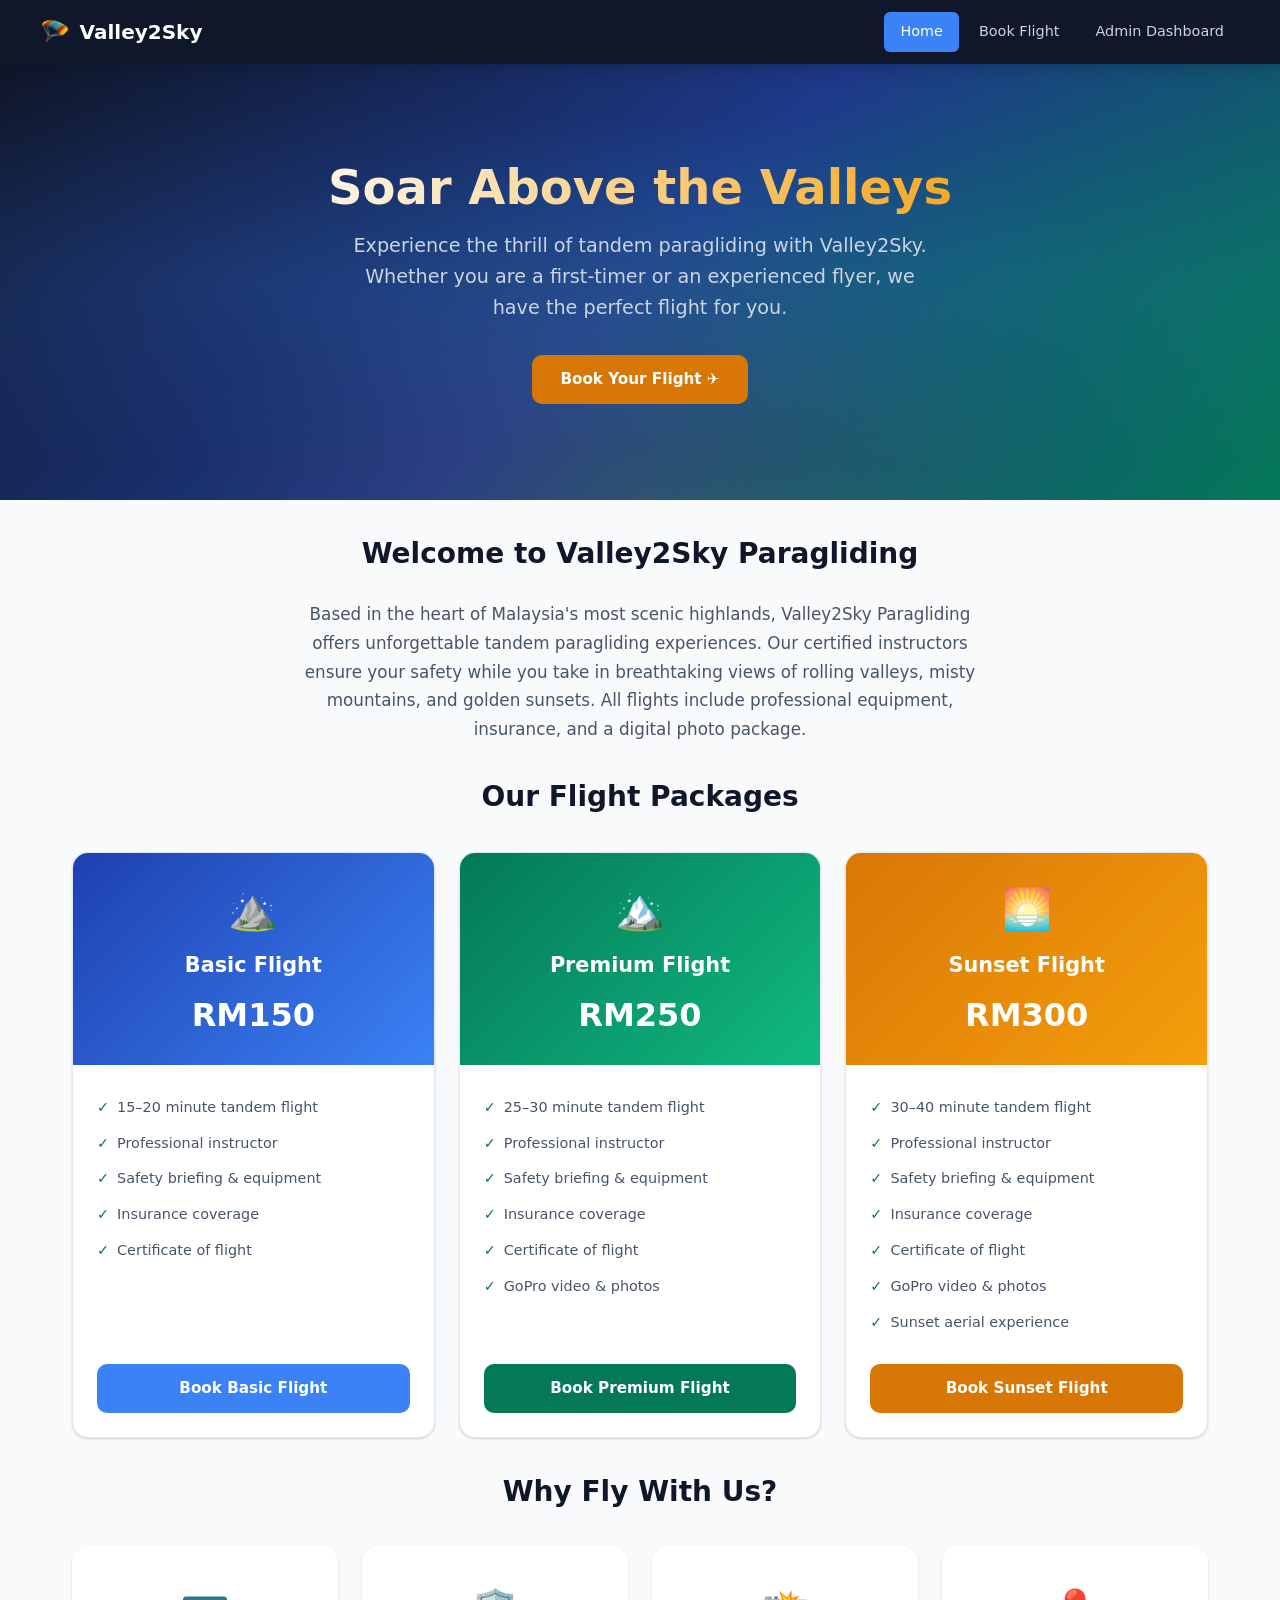
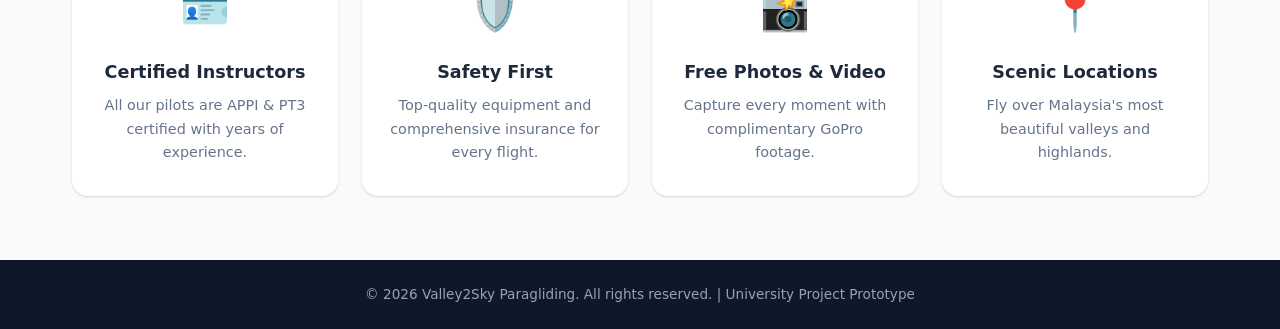
==== index.html @ ee0f1ab2 "first commit" ====
<!DOCTYPE html>
<html lang="en">
<head>
  <meta charset="UTF-8">
  <meta name="viewport" content="width=device-width, initial-scale=1.0">
  <title>Valley2Sky Paragliding – Soar Above the Valleys</title>
  <link rel="stylesheet" href="css/style.css">
</head>
<body>

  <!-- ======== Navigation Bar ======== -->
  <nav class="navbar" role="navigation" aria-label="Main navigation">
    <div class="navbar-inner">
      <a href="index.html" class="navbar-brand">
        <span class="brand-icon">🪂</span>
        Valley2Sky
      </a>
      <button class="mobile-toggle" aria-label="Toggle navigation menu" aria-expanded="false">☰</button>
      <div class="navbar-links">
        <a href="index.html" class="active">Home</a>
        <a href="booking.html">Book Flight</a>
        <a href="admin.html">Admin Dashboard</a>
      </div>
    </div>
  </nav>

  <!-- ======== Notification Container ======== -->
  <div id="notificationContainer" class="notification-container" aria-live="polite"></div>

  <!-- ======== Hero Section ======== -->
  <header class="hero">
    <div class="hero-content">
      <h1>Soar Above the Valleys</h1>
      <p>Experience the thrill of tandem paragliding with Valley2Sky. Whether you are a first-timer or an experienced flyer, we have the perfect flight for you.</p>
      <a href="booking.html" class="btn btn-accent">Book Your Flight ✈</a>
    </div>
  </header>

  <!-- ======== Introduction Section ======== -->
  <main>
    <div class="container">
      <section class="intro-section">
        <h2 class="section-title">Welcome to Valley2Sky Paragliding</h2>
        <p>Based in the heart of Malaysia's most scenic highlands, Valley2Sky Paragliding offers unforgettable tandem paragliding experiences. Our certified instructors ensure your safety while you take in breathtaking views of rolling valleys, misty mountains, and golden sunsets. All flights include professional equipment, insurance, and a digital photo package.</p>
      </section>

      <!-- ======== Flight Packages ======== -->
      <section>
        <h2 class="section-title">Our Flight Packages</h2>
        <div class="packages-grid">

          <!-- Basic Flight -->
          <article class="package-card">
            <div class="package-card-header basic">
              <div class="package-icon">⛰️</div>
              <h3>Basic Flight</h3>
              <div class="package-card-price">RM150</div>
            </div>
            <div class="package-card-body">
              <ul>
                <li>15–20 minute tandem flight</li>
                <li>Professional instructor</li>
                <li>Safety briefing &amp; equipment</li>
                <li>Insurance coverage</li>
                <li>Certificate of flight</li>
              </ul>
              <a href="booking.html?package=Basic%20Flight" class="btn btn-primary">Book Basic Flight</a>
            </div>
          </article>

          <!-- Premium Flight -->
          <article class="package-card">
            <div class="package-card-header premium">
              <div class="package-icon">🏔️</div>
              <h3>Premium Flight</h3>
              <div class="package-card-price">RM250</div>
            </div>
            <div class="package-card-body">
              <ul>
                <li>25–30 minute tandem flight</li>
                <li>Professional instructor</li>
                <li>Safety briefing &amp; equipment</li>
                <li>Insurance coverage</li>
                <li>Certificate of flight</li>
                <li>GoPro video &amp; photos</li>
              </ul>
              <a href="booking.html?package=Premium%20Flight" class="btn btn-secondary">Book Premium Flight</a>
            </div>
          </article>

          <!-- Sunset Flight -->
          <article class="package-card">
            <div class="package-card-header sunset">
              <div class="package-icon">🌅</div>
              <h3>Sunset Flight</h3>
              <div class="package-card-price">RM300</div>
            </div>
            <div class="package-card-body">
              <ul>
                <li>30–40 minute tandem flight</li>
                <li>Professional instructor</li>
                <li>Safety briefing &amp; equipment</li>
                <li>Insurance coverage</li>
                <li>Certificate of flight</li>
                <li>GoPro video &amp; photos</li>
                <li>Sunset aerial experience</li>
              </ul>
              <a href="booking.html?package=Sunset%20Flight" class="btn btn-accent">Book Sunset Flight</a>
            </div>
          </article>

        </div>
      </section>

      <!-- ======== Why Choose Us ======== -->
      <section>
        <h2 class="section-title">Why Fly With Us?</h2>
        <div class="features-grid">
          <div class="feature-card card">
            <div class="feature-icon">🪪</div>
            <h3>Certified Instructors</h3>
            <p>All our pilots are APPI &amp; PT3 certified with years of experience.</p>
          </div>
          <div class="feature-card card">
            <div class="feature-icon">🛡️</div>
            <h3>Safety First</h3>
            <p>Top-quality equipment and comprehensive insurance for every flight.</p>
          </div>
          <div class="feature-card card">
            <div class="feature-icon">📸</div>
            <h3>Free Photos &amp; Video</h3>
            <p>Capture every moment with complimentary GoPro footage.</p>
          </div>
          <div class="feature-card card">
            <div class="feature-icon">📍</div>
            <h3>Scenic Locations</h3>
            <p>Fly over Malaysia's most beautiful valleys and highlands.</p>
          </div>
        </div>
      </section>

    </div>
  </main>

  <!-- ======== Footer ======== -->
  <footer class="footer">
    <p>&copy; 2026 Valley2Sky Paragliding. All rights reserved. | University Project Prototype</p>
  </footer>

  <script src="js/app.js"></script>
</body>
</html>
---- css/style.css ----
/* ============================================
   Valley2Sky Paragliding - Main Stylesheet
   A modern adventure tourism booking system
   ============================================ */

/* ---- CSS Variables / Design Tokens ---- */
:root {
  --primary: #1e40af;
  --primary-light: #3b82f6;
  --primary-dark: #1e3a8a;
  --secondary: #047857;
  --secondary-light: #10b981;
  --accent: #d97706;
  --accent-light: #f59e0b;
  --dark: #0f172a;
  --dark-secondary: #1e293b;
  --light: #f8fafc;
  --gray-50: #f8fafc;
  --gray-100: #f1f5f9;
  --gray-200: #e2e8f0;
  --gray-300: #cbd5e1;
  --gray-400: #94a3b8;
  --gray-500: #64748b;
  --gray-600: #475569;
  --gray-700: #334155;
  --gray-800: #1e293b;
  --danger: #ef4444;
  --danger-bg: #fef2f2;
  --success: #22c55e;
  --success-bg: #f0fdf4;
  --warning: #eab308;
  --warning-bg: #fefce8;
  --info: #3b82f6;
  --info-bg: #eff6ff;

  --shadow-sm: 0 1px 2px rgba(0,0,0,0.05);
  --shadow: 0 1px 3px rgba(0,0,0,0.1), 0 1px 2px rgba(0,0,0,0.06);
  --shadow-md: 0 4px 6px rgba(0,0,0,0.07), 0 2px 4px rgba(0,0,0,0.06);
  --shadow-lg: 0 10px 15px rgba(0,0,0,0.1), 0 4px 6px rgba(0,0,0,0.05);
  --shadow-xl: 0 20px 25px rgba(0,0,0,0.1), 0 10px 10px rgba(0,0,0,0.04);

  --radius-sm: 6px;
  --radius: 10px;
  --radius-lg: 16px;
  --radius-xl: 24px;

  --transition: 0.2s ease;
  --font: 'Segoe UI', system-ui, -apple-system, sans-serif;
}

/* ---- Reset & Base ---- */
*, *::before, *::after {
  box-sizing: border-box;
  margin: 0;
  padding: 0;
}

html {
  scroll-behavior: smooth;
  font-size: 16px;
}

body {
  font-family: var(--font);
  background: var(--gray-50);
  color: var(--dark-secondary);
  line-height: 1.6;
  min-height: 100vh;
  display: flex;
  flex-direction: column;
}

img {
  max-width: 100%;
  height: auto;
  display: block;
}

a {
  text-decoration: none;
  color: inherit;
}

ul { list-style: none; }

/* ---- Navigation ---- */
.navbar {
  background: var(--dark);
  color: white;
  padding: 0 2rem;
  position: sticky;
  top: 0;
  z-index: 100;
  box-shadow: var(--shadow-lg);
}

.navbar-inner {
  max-width: 1200px;
  margin: 0 auto;
  display: flex;
  align-items: center;
  justify-content: space-between;
  height: 64px;
}

.navbar-brand {
  display: flex;
  align-items: center;
  gap: 0.6rem;
  font-weight: 700;
  font-size: 1.25rem;
  color: white;
}

.navbar-brand .brand-icon {
  font-size: 1.5rem;
}

.navbar-links {
  display: flex;
  gap: 0.25rem;
  align-items: center;
}

.navbar-links a {
  padding: 0.5rem 1rem;
  border-radius: var(--radius-sm);
  color: var(--gray-300);
  font-weight: 500;
  font-size: 0.9rem;
  transition: all var(--transition);
}

.navbar-links a:hover,
.navbar-links a.active {
  color: white;
  background: rgba(255,255,255,0.1);
}

.navbar-links a.active {
  background: var(--primary-light);
  color: white;
}

.mobile-toggle {
  display: none;
  background: none;
  border: none;
  color: white;
  font-size: 1.5rem;
  cursor: pointer;
  padding: 0.25rem;
}

/* ---- Hero Section ---- */
.hero {
  background: linear-gradient(135deg, var(--dark) 0%, var(--primary-dark) 50%, var(--secondary) 100%);
  color: white;
  padding: 6rem 2rem;
  text-align: center;
  position: relative;
  overflow: hidden;
}

.hero::before {
  content: '';
  position: absolute;
  inset: 0;
  background:
    radial-gradient(ellipse at 20% 50%, rgba(59,130,246,0.15) 0%, transparent 60%),
    radial-gradient(ellipse at 80% 50%, rgba(16,185,129,0.15) 0%, transparent 60%),
    radial-gradient(ellipse at 50% 100%, rgba(245,158,11,0.1) 0%, transparent 50%);
  pointer-events: none;
}

.hero-content {
  position: relative;
  max-width: 800px;
  margin: 0 auto;
}

.hero h1 {
  font-size: 3rem;
  font-weight: 800;
  line-height: 1.15;
  margin-bottom: 1rem;
  background: linear-gradient(to right, #fff, var(--accent-light));
  -webkit-background-clip: text;
  -webkit-text-fill-color: transparent;
  background-clip: text;
}

.hero p {
  font-size: 1.2rem;
  color: var(--gray-300);
  margin-bottom: 2rem;
  max-width: 600px;
  margin-left: auto;
  margin-right: auto;
}

/* ---- Buttons ---- */
.btn {
  display: inline-flex;
  align-items: center;
  gap: 0.5rem;
  padding: 0.75rem 1.75rem;
  border-radius: var(--radius);
  font-weight: 600;
  font-size: 0.95rem;
  cursor: pointer;
  border: none;
  transition: all var(--transition);
  text-decoration: none;
  font-family: var(--font);
}

.btn-primary {
  background: var(--primary-light);
  color: white;
}

.btn-primary:hover {
  background: var(--primary);
  transform: translateY(-1px);
  box-shadow: var(--shadow-md);
}

.btn-secondary {
  background: var(--secondary);
  color: white;
}

.btn-secondary:hover {
  background: var(--secondary);
  filter: brightness(1.1);
  transform: translateY(-1px);
  box-shadow: var(--shadow-md);
}

.btn-accent {
  background: var(--accent);
  color: white;
}

.btn-accent:hover {
  filter: brightness(1.1);
  transform: translateY(-1px);
  box-shadow: var(--shadow-md);
}

.btn-outline {
  background: transparent;
  border: 2px solid var(--gray-300);
  color: var(--gray-700);
}

.btn-outline:hover {
  border-color: var(--primary-light);
  color: var(--primary-light);
}

.btn-sm {
  padding: 0.4rem 1rem;
  font-size: 0.8rem;
}

.btn-danger {
  background: var(--danger);
  color: white;
}

.btn-danger:hover {
  filter: brightness(0.9);
}

.btn-success {
  background: var(--success);
  color: white;
}

.btn-success:hover {
  filter: brightness(0.9);
}

.btn-warning {
  background: var(--warning);
  color: var(--dark);
}

.btn-warning:hover {
  filter: brightness(0.9);
}

/* ---- Container ---- */
.container {
  max-width: 1200px;
  margin: 0 auto;
  padding: 2rem;
}

.section-title {
  font-size: 1.75rem;
  font-weight: 700;
  color: var(--dark);
  margin-bottom: 1.5rem;
  text-align: center;
}

/* ---- Cards ---- */
.card {
  background: white;
  border-radius: var(--radius-lg);
  padding: 1.5rem;
  box-shadow: var(--shadow);
  transition: all var(--transition);
}

.card:hover {
  box-shadow: var(--shadow-md);
}

/* ---- Package Cards ---- */
.packages-grid {
  display: grid;
  grid-template-columns: repeat(auto-fit, minmax(280px, 1fr));
  gap: 1.5rem;
  margin: 2rem 0;
}

.package-card {
  background: white;
  border-radius: var(--radius-lg);
  overflow: hidden;
  box-shadow: var(--shadow);
  transition: all var(--transition);
  border: 1px solid var(--gray-200);
  display: flex;
  flex-direction: column;
}

.package-card:hover {
  transform: translateY(-4px);
  box-shadow: var(--shadow-xl);
}

.package-card-header {
  padding: 1.5rem;
  text-align: center;
  color: white;
}

.package-card-header.basic {
  background: linear-gradient(135deg, var(--primary), var(--primary-light));
}

.package-card-header.premium {
  background: linear-gradient(135deg, var(--secondary), var(--secondary-light));
}

.package-card-header.sunset {
  background: linear-gradient(135deg, var(--accent), var(--accent-light));
}

.package-card-header .package-icon {
  font-size: 2.5rem;
  margin-bottom: 0.5rem;
}

.package-card-header h3 {
  font-size: 1.3rem;
  font-weight: 700;
}

.package-card-price {
  font-size: 2rem;
  font-weight: 800;
  margin-top: 0.5rem;
}

.package-card-body {
  padding: 1.5rem;
  flex: 1;
  display: flex;
  flex-direction: column;
}

.package-card-body ul {
  margin-bottom: 1.5rem;
  flex: 1;
}

.package-card-body li {
  padding: 0.4rem 0;
  color: var(--gray-600);
  font-size: 0.9rem;
  display: flex;
  align-items: center;
  gap: 0.5rem;
}

.package-card-body li::before {
  content: '✓';
  color: var(--secondary);
  font-weight: 700;
}

.package-card-body .btn {
  width: 100%;
  text-align: center;
  justify-content: center;
}

/* ---- Features Grid (Home Page) ---- */
.features-grid {
  display: grid;
  grid-template-columns: repeat(auto-fit, minmax(200px, 1fr));
  gap: 1.5rem;
  margin: 2rem 0;
}

.feature-card {
  text-align: center;
  padding: 2rem 1.5rem;
}

.feature-card .feature-icon {
  font-size: 2.5rem;
  margin-bottom: 1rem;
}

.feature-card h3 {
  font-size: 1.1rem;
  font-weight: 600;
  margin-bottom: 0.5rem;
}

.feature-card p {
  color: var(--gray-500);
  font-size: 0.9rem;
}

/* ---- Form Styles ---- */
.form-section {
  max-width: 720px;
  margin: 0 auto;
}

.form-card {
  background: white;
  border-radius: var(--radius-lg);
  padding: 2rem;
  box-shadow: var(--shadow);
}

.form-group {
  margin-bottom: 1.25rem;
}

.form-group label {
  display: block;
  font-weight: 600;
  font-size: 0.9rem;
  color: var(--gray-700);
  margin-bottom: 0.35rem;
}

.form-group label .required {
  color: var(--danger);
  margin-left: 2px;
}

.form-control {
  width: 100%;
  padding: 0.7rem 0.9rem;
  border: 1.5px solid var(--gray-200);
  border-radius: var(--radius-sm);
  font-size: 0.95rem;
  font-family: var(--font);
  transition: border-color var(--transition);
  background: white;
  color: var(--dark-secondary);
}

.form-control:focus {
  outline: none;
  border-color: var(--primary-light);
  box-shadow: 0 0 0 3px rgba(59,130,246,0.1);
}

.form-control.error {
  border-color: var(--danger);
}

textarea.form-control {
  resize: vertical;
  min-height: 80px;
}

.form-row {
  display: grid;
  grid-template-columns: 1fr 1fr;
  gap: 1rem;
}

.form-error {
  color: var(--danger);
  font-size: 0.8rem;
  margin-top: 0.25rem;
  display: none;
}

.form-error.visible {
  display: block;
}

.form-actions {
  margin-top: 1.5rem;
}

.form-actions .btn {
  width: 100%;
  justify-content: center;
  padding: 0.85rem;
  font-size: 1rem;
}

/* ---- Notification Toasts ---- */
.notification-container {
  position: fixed;
  top: 80px;
  right: 1rem;
  z-index: 200;
  display: flex;
  flex-direction: column;
  gap: 0.5rem;
  max-width: 380px;
  width: calc(100% - 2rem);
}

.notification {
  padding: 1rem 1.25rem;
  border-radius: var(--radius);
  color: white;
  font-weight: 500;
  font-size: 0.9rem;
  box-shadow: var(--shadow-lg);
  animation: slideIn 0.3s ease;
  display: flex;
  align-items: center;
  gap: 0.75rem;
}

.notification.success {
  background: var(--success);
}

.notification.error {
  background: var(--danger);
}

.notification.info {
  background: var(--info);
}

@keyframes slideIn {
  from { transform: translateX(100%); opacity: 0; }
  to { transform: translateX(0); opacity: 1; }
}

/* ---- Admin Dashboard ---- */
.dashboard-header {
  display: flex;
  justify-content: space-between;
  align-items: center;
  margin-bottom: 2rem;
  flex-wrap: wrap;
  gap: 1rem;
}

.stats-grid {
  display: grid;
  grid-template-columns: repeat(auto-fit, minmax(180px, 1fr));
  gap: 1rem;
  margin-bottom: 2rem;
}

.stat-card {
  background: white;
  border-radius: var(--radius);
  padding: 1.25rem;
  box-shadow: var(--shadow);
  text-align: center;
}

.stat-card .stat-value {
  font-size: 2rem;
  font-weight: 800;
}

.stat-card .stat-label {
  font-size: 0.85rem;
  color: var(--gray-500);
  font-weight: 500;
  margin-top: 0.25rem;
}

.stat-card.total .stat-value { color: var(--primary-light); }
.stat-card.pending .stat-value { color: var(--warning); }
.stat-card.completed .stat-value { color: var(--success); }

/* ---- Admin Filters ---- */
.admin-controls {
  display: flex;
  gap: 1rem;
  margin-bottom: 1.5rem;
  flex-wrap: wrap;
  align-items: center;
}

.admin-controls .search-box {
  flex: 1;
  min-width: 200px;
  position: relative;
}

.admin-controls .search-box input {
  padding-left: 2.2rem;
}

.admin-controls .search-box .search-icon {
  position: absolute;
  left: 0.75rem;
  top: 50%;
  transform: translateY(-50%);
  color: var(--gray-400);
}

.filter-select {
  padding: 0.7rem 0.9rem;
  border: 1.5px solid var(--gray-200);
  border-radius: var(--radius-sm);
  font-size: 0.9rem;
  font-family: var(--font);
  background: white;
  color: var(--dark-secondary);
  cursor: pointer;
}

/* ---- Table Styles ---- */
.table-wrapper {
  overflow-x: auto;
  background: white;
  border-radius: var(--radius-lg);
  box-shadow: var(--shadow);
}

table {
  width: 100%;
  border-collapse: collapse;
  font-size: 0.9rem;
}

thead {
  background: var(--gray-100);
}

th {
  text-align: left;
  padding: 0.85rem 1rem;
  font-weight: 600;
  color: var(--gray-600);
  font-size: 0.8rem;
  text-transform: uppercase;
  letter-spacing: 0.5px;
  border-bottom: 1px solid var(--gray-200);
}

td {
  padding: 0.75rem 1rem;
  border-bottom: 1px solid var(--gray-100);
  color: var(--gray-700);
}

tr:hover td {
  background: var(--gray-50);
}

tr:last-child td {
  border-bottom: none;
}

/* ---- Status Badges ---- */
.status-badge {
  display: inline-flex;
  align-items: center;
  padding: 0.2rem 0.75rem;
  border-radius: 999px;
  font-size: 0.75rem;
  font-weight: 600;
  text-transform: capitalize;
}

.status-badge.pending {
  background: var(--warning-bg);
  color: #92400e;
}

.status-badge.completed {
  background: var(--success-bg);
  color: #166534;
}

.status-badge.confirmed {
  background: var(--info-bg);
  color: #1e40af;
}

/* ---- Action Buttons in Table ---- */
.action-btns {
  display: flex;
  gap: 0.35rem;
  flex-wrap: wrap;
}

.action-btns .btn {
  padding: 0.35rem 0.6rem;
  font-size: 0.75rem;
  border-radius: var(--radius-sm);
}

/* ---- Empty State ---- */
.empty-state {
  text-align: center;
  padding: 3rem 1rem;
  color: var(--gray-500);
}

.empty-state .empty-icon {
  font-size: 3rem;
  margin-bottom: 1rem;
  opacity: 0.5;
}

.empty-state h3 {
  font-size: 1.2rem;
  color: var(--gray-700);
  margin-bottom: 0.5rem;
}

.empty-state p {
  font-size: 0.95rem;
}

/* ---- Responsive ---- */
@media (max-width: 768px) {
  .navbar {
    padding: 0 1rem;
  }

  .navbar-links {
    display: none;
    position: absolute;
    top: 64px;
    left: 0;
    right: 0;
    background: var(--dark);
    flex-direction: column;
    padding: 0.5rem 1rem 1rem;
    box-shadow: var(--shadow-lg);
  }

  .navbar-links.open {
    display: flex;
  }

  .navbar-links a {
    width: 100%;
    padding: 0.75rem 1rem;
  }

  .mobile-toggle {
    display: block;
  }

  .hero {
    padding: 4rem 1.5rem;
  }

  .hero h1 {
    font-size: 2rem;
  }

  .hero p {
    font-size: 1rem;
  }

  .form-row {
    grid-template-columns: 1fr;
  }

  .container {
    padding: 1.5rem 1rem;
  }

  .dashboard-header {
    flex-direction: column;
    align-items: flex-start;
  }

  .admin-controls {
    flex-direction: column;
  }

  .admin-controls .search-box {
    width: 100%;
  }

  .stats-grid {
    grid-template-columns: repeat(3, 1fr);
  }
}

@media (max-width: 480px) {
  .stats-grid {
    grid-template-columns: 1fr;
  }

  .packages-grid {
    grid-template-columns: 1fr;
  }
}

/* ---- Booking Confirmation ---- */
.confirmation-box {
  text-align: center;
  padding: 2rem;
}

.confirmation-box .success-icon {
  font-size: 4rem;
  margin-bottom: 1rem;
}

.confirmation-box h2 {
  margin-bottom: 0.5rem;
}

.confirmation-details {
  text-align: left;
  max-width: 450px;
  margin: 1.5rem auto;
  background: var(--gray-50);
  padding: 1.5rem;
  border-radius: var(--radius);
}

.confirmation-details .detail-row {
  display: flex;
  justify-content: space-between;
  padding: 0.5rem 0;
  border-bottom: 1px solid var(--gray-200);
  font-size: 0.9rem;
}

.confirmation-details .detail-row:last-child {
  border-bottom: none;
}

.confirmation-details .detail-label {
  color: var(--gray-500);
  font-weight: 500;
}

.confirmation-details .detail-value {
  font-weight: 600;
  color: var(--dark-secondary);
}

/* ---- Footer ---- */
.footer {
  background: var(--dark);
  color: var(--gray-400);
  text-align: center;
  padding: 1.5rem;
  font-size: 0.85rem;
  margin-top: auto;
}

/* ---- Introduction Section ---- */
.intro-section {
  text-align: center;
  max-width: 700px;
  margin: 0 auto 2rem;
}

.intro-section p {
  color: var(--gray-600);
  font-size: 1.05rem;
  line-height: 1.7;
}

/* ---- Spacer ---- */
.mt-1 { margin-top: 1rem; }
.mt-2 { margin-top: 2rem; }
.mt-3 { margin-top: 3rem; }
.mb-1 { margin-bottom: 1rem; }
.mb-2 { margin-bottom: 2rem; }
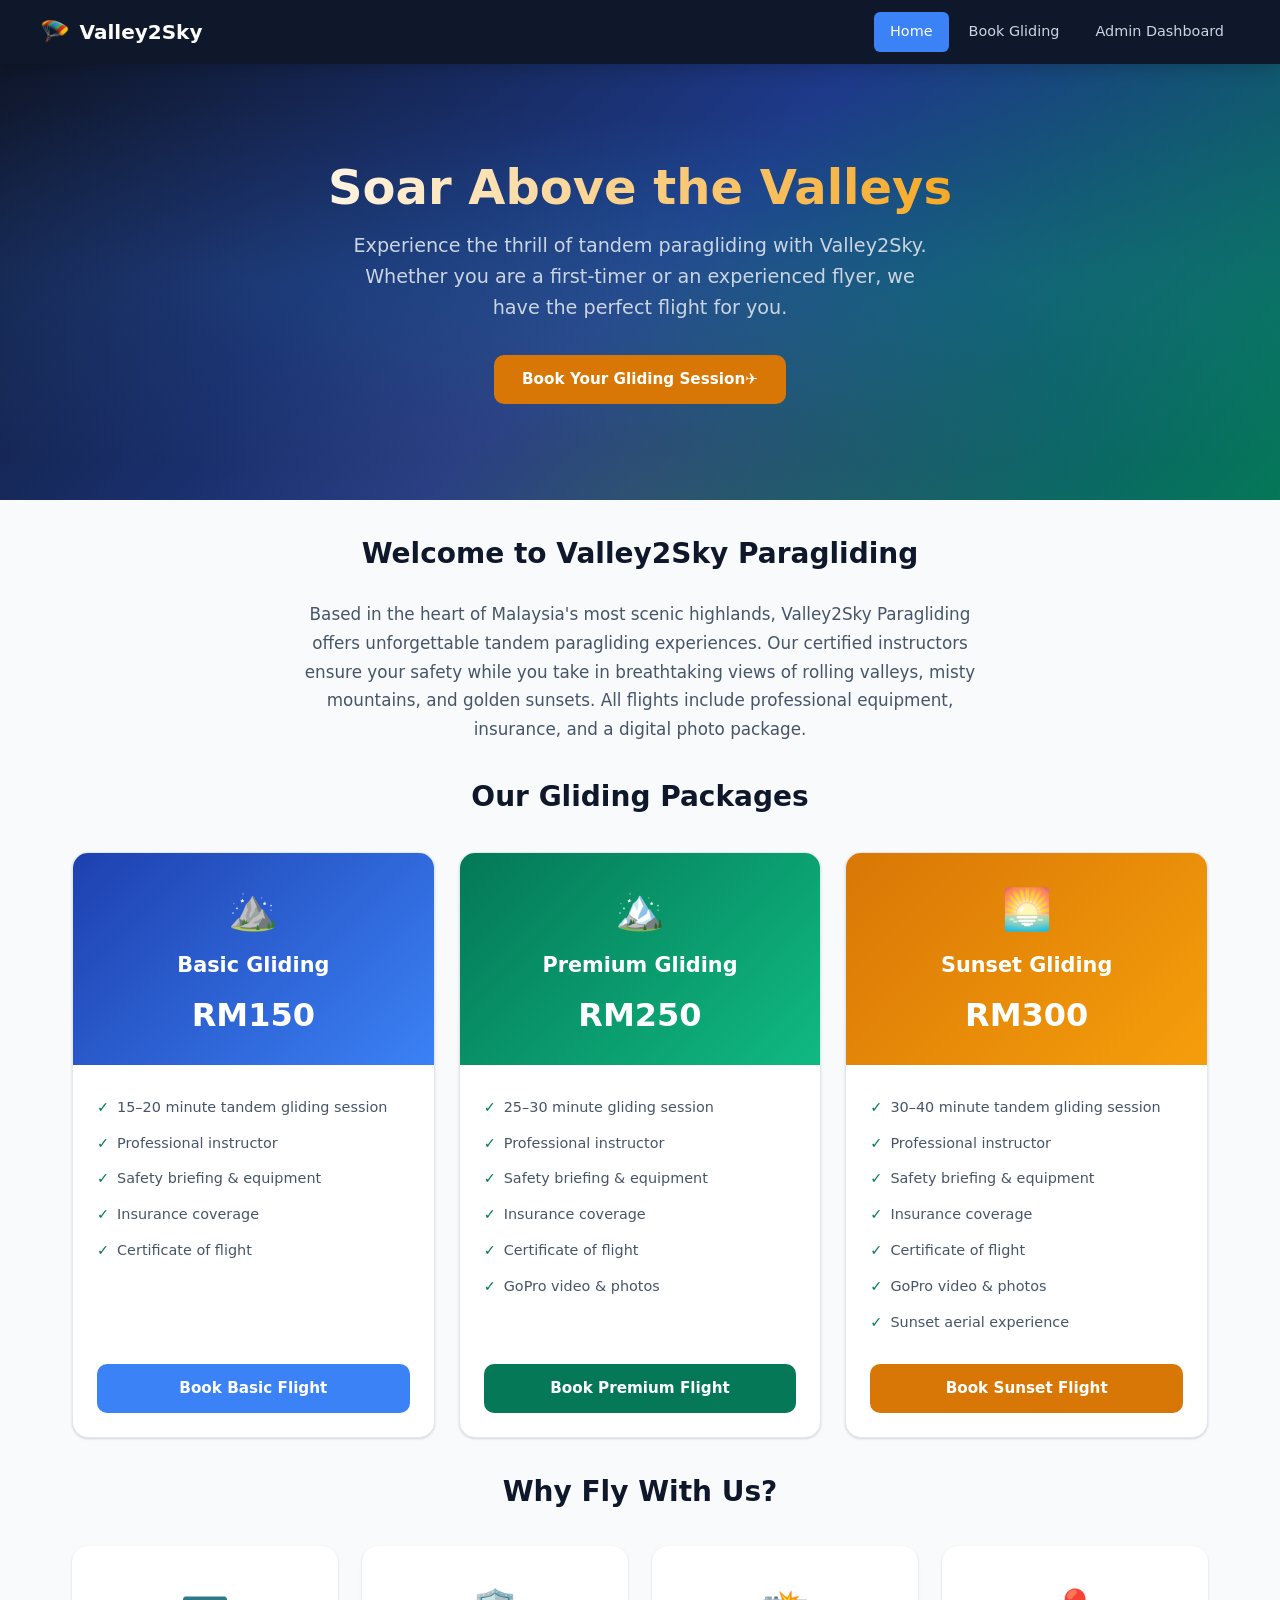
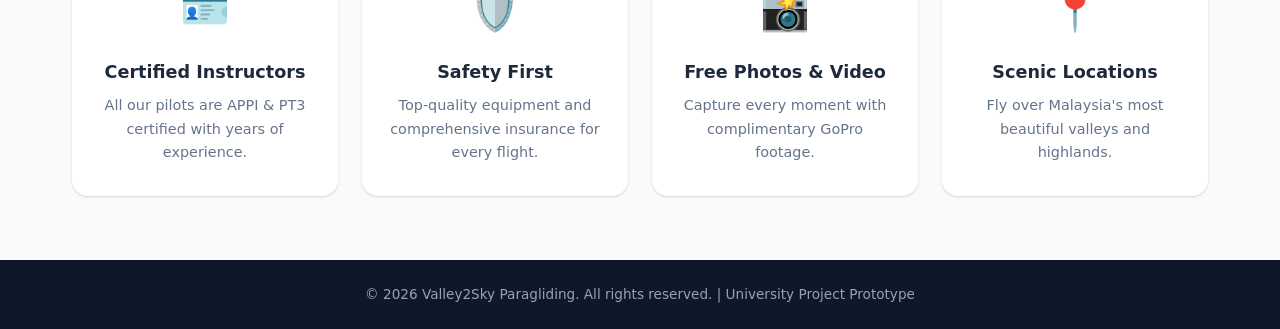
==== commit 2ac5dd5d: "tukar flight" ====
--- a/index.html
+++ b/index.html
@@ -18,7 +18,7 @@
       <button class="mobile-toggle" aria-label="Toggle navigation menu" aria-expanded="false">☰</button>
       <div class="navbar-links">
         <a href="index.html" class="active">Home</a>
-        <a href="booking.html">Book Flight</a>
+        <a href="booking.html">Book Gliding</a>
         <a href="admin.html">Admin Dashboard</a>
       </div>
     </div>
@@ -32,7 +32,7 @@
     <div class="hero-content">
       <h1>Soar Above the Valleys</h1>
       <p>Experience the thrill of tandem paragliding with Valley2Sky. Whether you are a first-timer or an experienced flyer, we have the perfect flight for you.</p>
-      <a href="booking.html" class="btn btn-accent">Book Your Flight ✈</a>
+      <a href="booking.html" class="btn btn-accent">Book Your Gliding Session✈</a>
     </div>
   </header>
 
@@ -46,19 +46,19 @@
 
       <!-- ======== Flight Packages ======== -->
       <section>
-        <h2 class="section-title">Our Flight Packages</h2>
+        <h2 class="section-title">Our Gliding Packages</h2>
         <div class="packages-grid">
 
           <!-- Basic Flight -->
           <article class="package-card">
             <div class="package-card-header basic">
               <div class="package-icon">⛰️</div>
-              <h3>Basic Flight</h3>
+              <h3>Basic Gliding</h3>
               <div class="package-card-price">RM150</div>
             </div>
             <div class="package-card-body">
               <ul>
-                <li>15–20 minute tandem flight</li>
+                <li>15–20 minute tandem gliding session</li>
                 <li>Professional instructor</li>
                 <li>Safety briefing &amp; equipment</li>
                 <li>Insurance coverage</li>
@@ -72,12 +72,12 @@
           <article class="package-card">
             <div class="package-card-header premium">
               <div class="package-icon">🏔️</div>
-              <h3>Premium Flight</h3>
+              <h3>Premium Gliding</h3>
               <div class="package-card-price">RM250</div>
             </div>
             <div class="package-card-body">
               <ul>
-                <li>25–30 minute tandem flight</li>
+                <li>25–30 minute gliding session</li>
                 <li>Professional instructor</li>
                 <li>Safety briefing &amp; equipment</li>
                 <li>Insurance coverage</li>
@@ -92,12 +92,12 @@
           <article class="package-card">
             <div class="package-card-header sunset">
               <div class="package-icon">🌅</div>
-              <h3>Sunset Flight</h3>
+              <h3>Sunset Gliding</h3>
               <div class="package-card-price">RM300</div>
             </div>
             <div class="package-card-body">
               <ul>
-                <li>30–40 minute tandem flight</li>
+                <li>30–40 minute tandem gliding session</li>
                 <li>Professional instructor</li>
                 <li>Safety briefing &amp; equipment</li>
                 <li>Insurance coverage</li>
